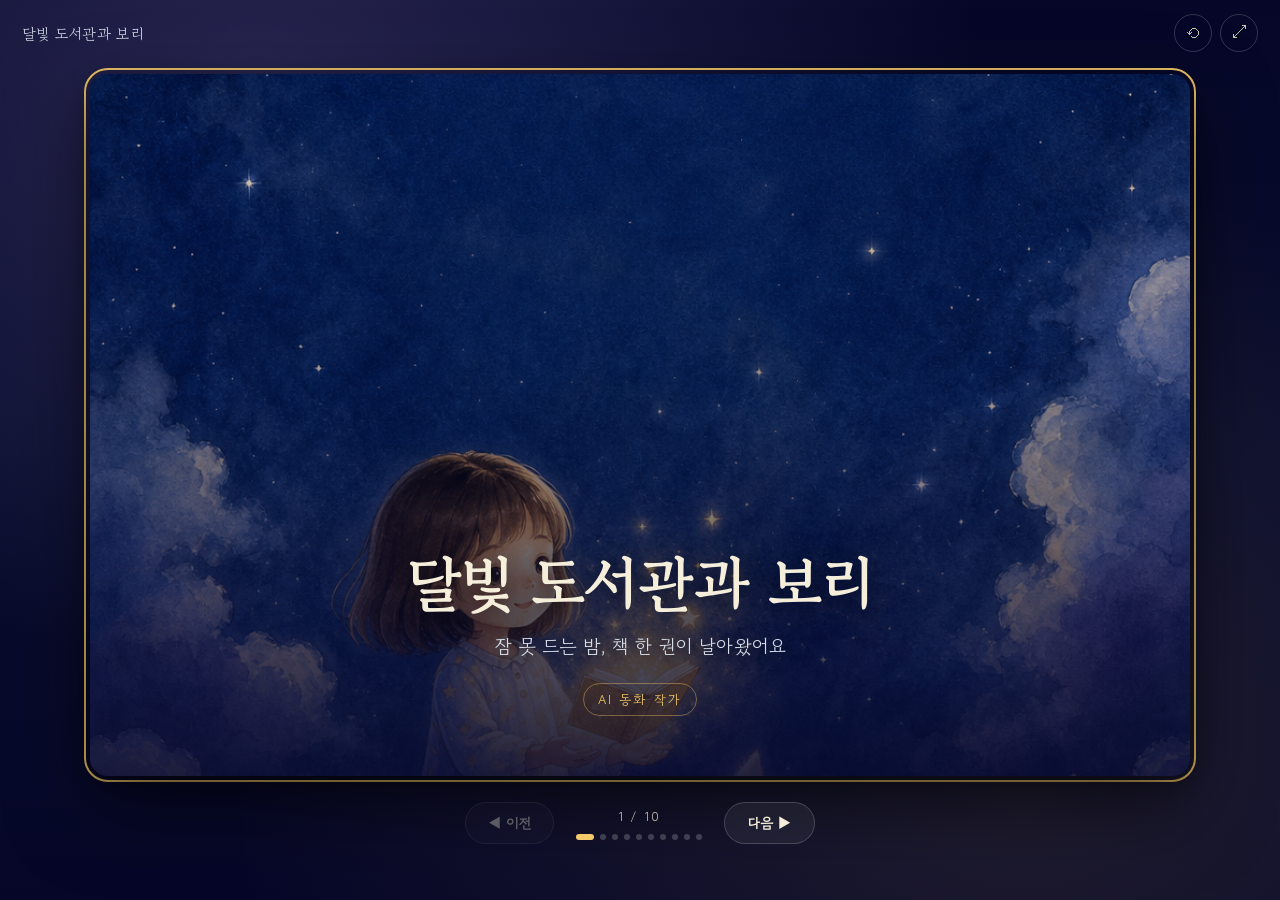
==== index.html @ 60912689 "🌙 동화책 『달빛 도서관과 보리』 초기 커밋 - 5인 AI 에이전트 하네스로 시나리오·일러스트·뷰어 자동 제작 - 표지 + 8장면 그림책 (codex-image 병렬 생성, 약 2" ====
<!doctype html>
<html lang="ko">
<head>
  <meta charset="utf-8">
  <meta name="viewport" content="width=device-width,initial-scale=1,viewport-fit=cover">
  <meta name="theme-color" content="#0b0e2a">
  <title>달빛 도서관과 보리</title>
  <link rel="preconnect" href="https://fonts.googleapis.com">
  <link rel="preconnect" href="https://fonts.gstatic.com" crossorigin>
  <link href="https://fonts.googleapis.com/css2?family=Gowun+Batang:wght@400;700&family=Gowun+Dodum&display=swap" rel="stylesheet">
  <link rel="stylesheet" href="book/style.css">
</head>
<body>
  <div class="stars-bg" aria-hidden="true"></div>

  <header class="topbar">
    <div class="book-meta">
      <span id="meta-title">달빛 도서관과 보리</span>
    </div>
    <div class="top-actions">
      <button id="restart-btn" class="ghost-btn" title="처음부터">⟲</button>
      <button id="fullscreen-btn" class="ghost-btn" title="전체화면">⤢</button>
    </div>
  </header>

  <main id="book" class="book" tabindex="0" aria-label="동화책 본문">
    <div class="page-track" id="page-track"></div>
    <button class="edge-nav left" id="edge-prev" aria-label="이전 페이지" tabindex="-1"></button>
    <button class="edge-nav right" id="edge-next" aria-label="다음 페이지" tabindex="-1"></button>
  </main>

  <nav class="controls" aria-label="페이지 컨트롤">
    <button id="prev" class="nav-btn" aria-label="이전 페이지">◀ 이전</button>
    <div class="indicator-wrap">
      <span id="indicator">1 / 10</span>
      <div id="dots" class="dots" aria-hidden="true"></div>
    </div>
    <button id="next" class="nav-btn" aria-label="다음 페이지">다음 ▶</button>
  </nav>

  <script src="book/book.js"></script>
</body>
</html>
---- book/style.css ----
/* 달빛 도서관과 보리 — 그림책 뷰어 */

:root {
  --ink: #f4eedb;
  --ink-soft: #c8c2a8;
  --paper: #1a1f3a;
  --paper-2: #0f1230;
  --paper-3: #070925;
  --gold: #f3c969;
  --gold-soft: #e6b35a;
  --violet: #8a7ec6;
  --silver: #d6deea;

  --serif: "Gowun Batang", "Apple SD Gothic Neo", "Noto Serif KR", serif;
  --sans: "Gowun Dodum", "Apple SD Gothic Neo", "Noto Sans KR", system-ui, sans-serif;

  --radius: 18px;
  --shadow: 0 30px 80px rgba(0, 0, 0, 0.55), 0 8px 24px rgba(0, 0, 0, 0.35);
  --page-w: min(1100px, 96vw);
  --page-h: min(720px, 78vh);
  --transition: cubic-bezier(.22, .61, .36, 1);
}

* { box-sizing: border-box; }

html, body {
  margin: 0; padding: 0; height: 100%;
  background:
    radial-gradient(ellipse at 20% 10%, rgba(138, 126, 198, 0.25), transparent 50%),
    radial-gradient(ellipse at 80% 90%, rgba(243, 201, 105, 0.10), transparent 55%),
    linear-gradient(180deg, #060728 0%, #0a0d2e 50%, #060728 100%);
  background-attachment: fixed;
  color: var(--ink);
  font-family: var(--serif);
  overflow: hidden;
  user-select: none;
  -webkit-user-select: none;
}

/* 배경 별들 */
.stars-bg {
  position: fixed; inset: 0; z-index: 0;
  pointer-events: none;
  background-image:
    radial-gradient(1.2px 1.2px at 10% 20%, rgba(255, 255, 255, 0.85), transparent 50%),
    radial-gradient(1px 1px at 25% 70%, rgba(255, 255, 255, 0.6), transparent 50%),
    radial-gradient(1.5px 1.5px at 40% 30%, rgba(255, 255, 255, 0.7), transparent 50%),
    radial-gradient(1px 1px at 55% 85%, rgba(255, 255, 255, 0.55), transparent 50%),
    radial-gradient(1.4px 1.4px at 70% 15%, rgba(255, 255, 255, 0.8), transparent 50%),
    radial-gradient(1px 1px at 80% 50%, rgba(255, 255, 255, 0.5), transparent 50%),
    radial-gradient(1.2px 1.2px at 90% 75%, rgba(255, 255, 255, 0.7), transparent 50%),
    radial-gradient(1px 1px at 5% 55%, rgba(255, 255, 255, 0.5), transparent 50%);
  background-size: 100% 100%;
  animation: twinkle 6s ease-in-out infinite;
}
@keyframes twinkle {
  0%, 100% { opacity: 0.6; }
  50% { opacity: 1; }
}

/* 상단 바 */
.topbar {
  position: relative; z-index: 10;
  display: flex; justify-content: space-between; align-items: center;
  padding: 14px 22px;
  color: var(--ink-soft);
  font-family: var(--sans);
  font-size: 14px;
  letter-spacing: 0.02em;
}
.book-meta #meta-title {
  font-family: var(--serif);
  color: var(--silver);
  font-size: 15px;
}
.top-actions { display: flex; gap: 8px; }
.ghost-btn {
  background: transparent; border: 1px solid rgba(255, 255, 255, 0.18);
  color: var(--ink-soft);
  width: 38px; height: 38px; border-radius: 50%;
  cursor: pointer; font-size: 16px;
  transition: all 0.2s var(--transition);
}
.ghost-btn:hover { background: rgba(255, 255, 255, 0.08); color: var(--ink); border-color: rgba(255, 255, 255, 0.35); }

/* 책 본체 */
.book {
  position: relative; z-index: 5;
  width: var(--page-w); height: var(--page-h);
  margin: 8px auto;
  border-radius: var(--radius);
  outline: none;
  perspective: 2000px;
}
.book:focus-visible { outline: 2px solid var(--gold); outline-offset: 4px; }

.page-track {
  position: relative;
  width: 100%; height: 100%;
}

.page {
  position: absolute; inset: 0;
  border-radius: var(--radius);
  overflow: hidden;
  box-shadow: var(--shadow);
  background: var(--paper-2);
  opacity: 0;
  transform: translateX(60px) scale(0.97);
  transition:
    opacity 480ms var(--transition),
    transform 540ms var(--transition);
  pointer-events: none;
  will-change: opacity, transform;
}
.page.active {
  opacity: 1;
  transform: translateX(0) scale(1);
  pointer-events: auto;
  z-index: 2;
}
.page.leaving {
  opacity: 0;
  transform: translateX(-60px) scale(0.97);
  z-index: 1;
}
.page.entering-back {
  transform: translateX(-60px) scale(0.97);
}

/* 표지 */
.page.cover {
  background: linear-gradient(180deg, #0a0d2e 0%, #060728 100%);
  display: flex; align-items: flex-end; justify-content: center;
}
.cover-img {
  position: absolute; inset: 0;
  background-size: cover; background-position: center;
  filter: saturate(1.05);
}
.cover-img::after {
  content: ""; position: absolute; inset: 0;
  background: linear-gradient(180deg, rgba(6, 7, 40, 0.10) 0%, rgba(6, 7, 40, 0.35) 45%, rgba(6, 7, 40, 0.88) 100%);
}
.cover-text {
  position: relative; z-index: 2;
  text-align: center;
  padding: 0 40px 60px;
  color: var(--ink);
  max-width: 760px;
}
.cover-text h1 {
  font-size: clamp(34px, 5.2vw, 60px);
  margin: 0 0 14px;
  font-weight: 700;
  letter-spacing: -0.01em;
  text-shadow: 0 4px 30px rgba(0, 0, 0, 0.7);
  line-height: 1.2;
}
.cover-text .subtitle {
  font-size: clamp(15px, 1.6vw, 19px);
  font-family: var(--sans);
  color: var(--silver);
  margin: 0 0 24px;
  text-shadow: 0 2px 18px rgba(0, 0, 0, 0.7);
}
.cover-text .author {
  display: inline-block;
  font-family: var(--sans);
  font-size: 13px;
  color: var(--gold);
  letter-spacing: 0.16em;
  padding: 6px 14px;
  border: 1px solid rgba(243, 201, 105, 0.4);
  border-radius: 999px;
}

/* 장면 페이지 */
.page.scene {
  display: grid;
  grid-template-columns: 1.15fr 1fr;
  background: linear-gradient(135deg, #11163a 0%, #0a0d2e 100%);
}
.scene-img {
  position: relative;
  background-size: cover;
  background-position: center;
  background-color: #1a1f3a;
}
.scene-img::after {
  content: "";
  position: absolute; inset: 0;
  background: linear-gradient(90deg, transparent 70%, rgba(10, 13, 46, 0.4) 100%);
  pointer-events: none;
}
.scene-text {
  padding: 56px 48px 56px 48px;
  display: flex; flex-direction: column; justify-content: center;
  gap: 18px;
  position: relative;
}
.scene-text::before {
  content: ""; position: absolute;
  left: 48px; top: 56px;
  width: 48px; height: 3px;
  background: var(--gold);
  border-radius: 2px;
}
.scene-num {
  font-family: var(--sans);
  color: var(--gold);
  font-size: 13px;
  letter-spacing: 0.2em;
  margin-top: 20px;
}
.scene-title {
  font-size: clamp(26px, 3vw, 36px);
  margin: 0;
  color: var(--ink);
  font-weight: 700;
  line-height: 1.25;
}
.scene-body {
  font-size: clamp(16px, 1.45vw, 19px);
  line-height: 1.95;
  color: var(--ink);
  font-family: var(--serif);
  margin: 8px 0 0;
  letter-spacing: 0.005em;
  white-space: pre-line;
}

/* 엔딩 */
.page.ending {
  display: flex; flex-direction: column; align-items: center; justify-content: center;
  text-align: center;
  background: linear-gradient(180deg, #0a0d2e 0%, #060728 70%, #050624 100%);
  padding: 60px 40px;
  position: relative;
}
.page.ending::before {
  content: "";
  position: absolute; inset: 0;
  background-image: var(--ending-bg);
  background-size: cover; background-position: center;
  opacity: 0.18; filter: blur(2px);
}
.ending-inner {
  position: relative; z-index: 2;
  max-width: 620px;
}
.ending-mark {
  display: inline-block;
  font-family: var(--sans);
  font-size: 13px;
  letter-spacing: 0.3em;
  color: var(--gold);
  padding: 6px 18px;
  border: 1px solid rgba(243, 201, 105, 0.4);
  border-radius: 999px;
  margin-bottom: 30px;
}
.ending-message {
  font-size: clamp(20px, 2.5vw, 28px);
  line-height: 1.7;
  color: var(--silver);
  margin: 0 0 36px;
  font-family: var(--serif);
  white-space: pre-line;
}
.ending-btn {
  background: var(--gold);
  color: #1a1208;
  padding: 12px 28px;
  border: none;
  border-radius: 999px;
  font-family: var(--sans);
  font-weight: 700;
  font-size: 15px;
  cursor: pointer;
  transition: transform 0.2s var(--transition), box-shadow 0.2s var(--transition);
  box-shadow: 0 8px 24px rgba(243, 201, 105, 0.3);
}
.ending-btn:hover {
  transform: translateY(-2px);
  box-shadow: 0 12px 30px rgba(243, 201, 105, 0.45);
}

/* 가장자리 클릭 영역 */
.edge-nav {
  position: absolute; top: 0; bottom: 0;
  width: 20%;
  background: transparent;
  border: none;
  cursor: pointer;
  z-index: 3;
}
.edge-nav.left { left: 0; cursor: w-resize; }
.edge-nav.right { right: 0; cursor: e-resize; }
.edge-nav:hover { background: linear-gradient(90deg, rgba(255,255,255,0.04), transparent); }
.edge-nav.right:hover { background: linear-gradient(270deg, rgba(255,255,255,0.04), transparent); }

/* 하단 컨트롤 */
.controls {
  position: relative; z-index: 10;
  display: flex; align-items: center; justify-content: center; gap: 22px;
  padding: 18px 22px 26px;
  font-family: var(--sans);
}
.nav-btn {
  background: rgba(255, 255, 255, 0.06);
  color: var(--ink);
  border: 1px solid rgba(255, 255, 255, 0.18);
  padding: 10px 22px;
  border-radius: 999px;
  font-family: var(--sans);
  font-weight: 600;
  font-size: 14px;
  cursor: pointer;
  transition: all 0.2s var(--transition);
  letter-spacing: 0.03em;
}
.nav-btn:hover:not(:disabled) {
  background: rgba(255, 255, 255, 0.12);
  border-color: rgba(255, 255, 255, 0.35);
  transform: translateY(-1px);
}
.nav-btn:disabled { opacity: 0.35; cursor: not-allowed; }

.indicator-wrap {
  display: flex; flex-direction: column; align-items: center; gap: 8px;
  min-width: 120px;
}
#indicator {
  color: var(--ink-soft);
  font-size: 13px;
  letter-spacing: 0.1em;
}
.dots {
  display: flex; gap: 6px;
}
.dot {
  width: 6px; height: 6px;
  border-radius: 50%;
  background: rgba(255, 255, 255, 0.2);
  transition: all 0.3s var(--transition);
}
.dot.active {
  background: var(--gold);
  width: 18px; border-radius: 999px;
}

/* 모바일 */
@media (max-width: 760px) {
  :root {
    --page-w: 96vw;
    --page-h: calc(100vh - 180px);
  }
  .topbar { padding: 10px 14px; font-size: 12px; }
  .page.scene {
    grid-template-columns: 1fr;
    grid-template-rows: 45% 55%;
  }
  .scene-img::after {
    background: linear-gradient(180deg, transparent 60%, rgba(10, 13, 46, 0.6) 100%);
  }
  .scene-text {
    padding: 28px 26px 26px;
    gap: 12px;
  }
  .scene-text::before { left: 26px; top: 28px; width: 36px; }
  .scene-num { margin-top: 10px; font-size: 12px; }
  .scene-body { font-size: 15.5px; line-height: 1.8; }
  .cover-text { padding: 0 26px 40px; }
  .ending-message { font-size: 18px; }
  .controls { gap: 14px; padding: 12px 12px 18px; }
  .nav-btn { padding: 9px 16px; font-size: 13px; }
  .indicator-wrap { min-width: 96px; }
}

/* 로딩 표시 */
.scene-img.loading::before, .cover-img.loading::before {
  content: "그림을 가져오고 있어요…";
  position: absolute; inset: 0;
  display: flex; align-items: center; justify-content: center;
  color: var(--ink-soft);
  font-family: var(--sans); font-size: 14px;
  background: linear-gradient(135deg, #1a1f3a 0%, #0f1230 100%);
}
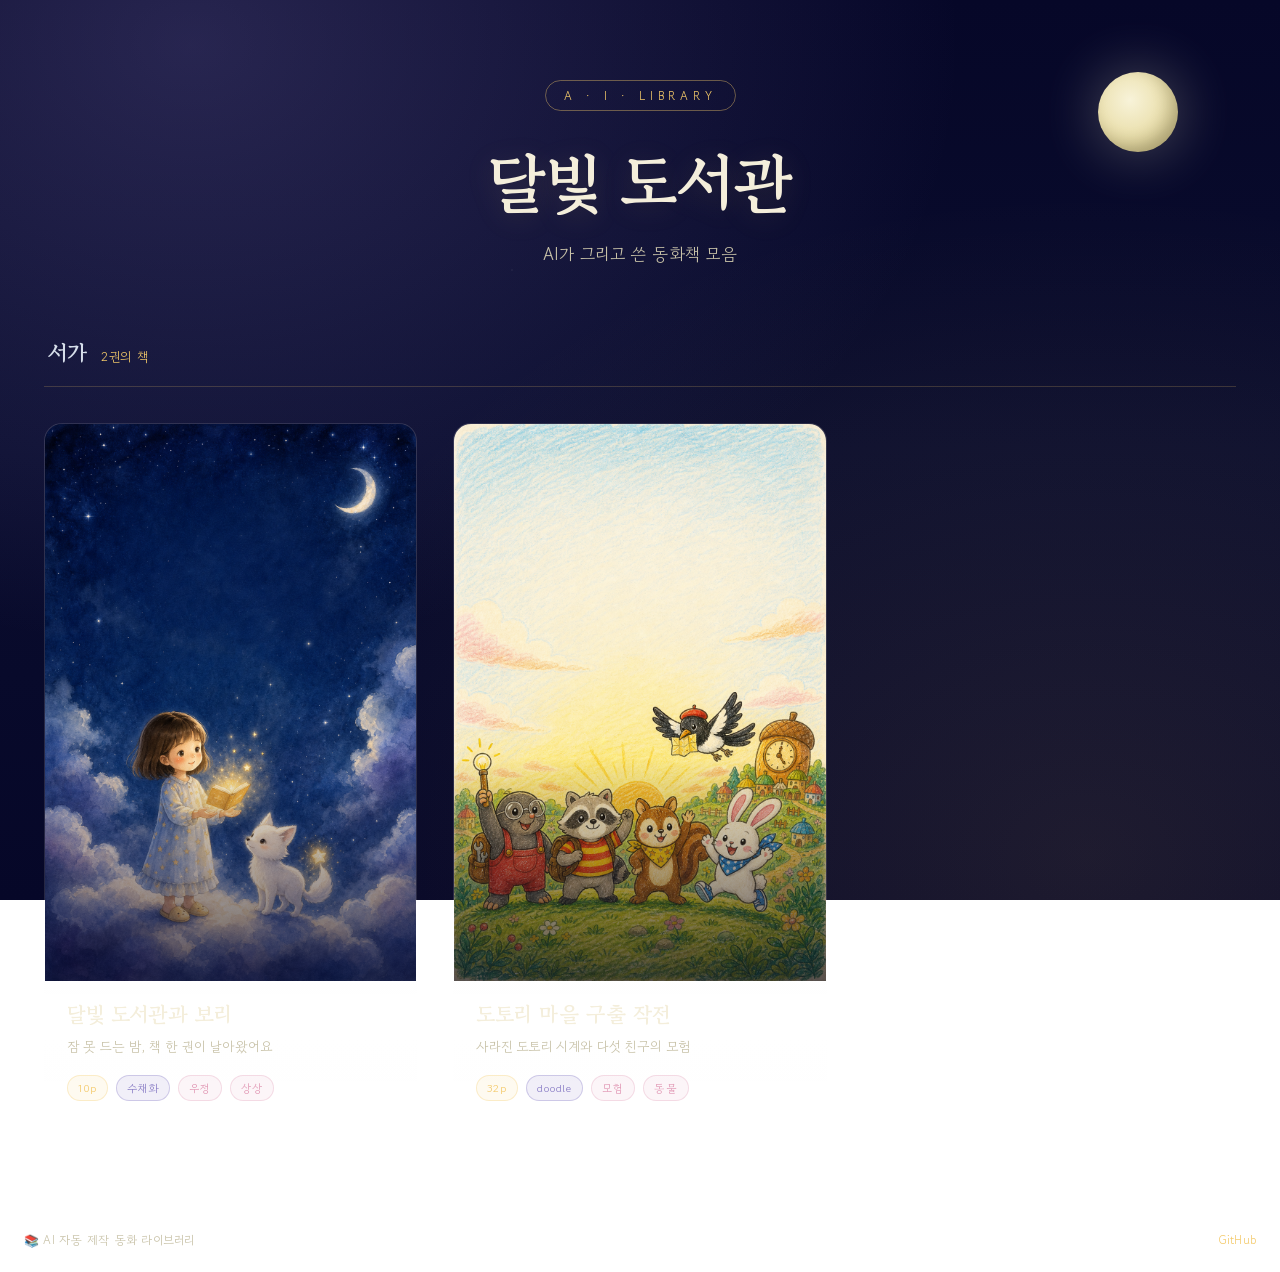
==== commit 88525103: "📚 두 번째 동화 추가 + 다중책 라이브러리 구조 새 책: 『도토리 마을 구출 작전』 (32p, doodle 색연필+마카, 6 챕터 × 5 페이지 동물 모험)  구조 변경: - b" ====
--- a/index.html
+++ b/index.html
@@ -4,40 +4,42 @@
   <meta charset="utf-8">
   <meta name="viewport" content="width=device-width,initial-scale=1,viewport-fit=cover">
   <meta name="theme-color" content="#0b0e2a">
-  <title>달빛 도서관과 보리</title>
+  <title>달빛 도서관</title>
+  <meta name="description" content="AI가 그리고 쓴 동화책 모음 — 달빛 도서관">
   <link rel="preconnect" href="https://fonts.googleapis.com">
   <link rel="preconnect" href="https://fonts.gstatic.com" crossorigin>
   <link href="https://fonts.googleapis.com/css2?family=Gowun+Batang:wght@400;700&family=Gowun+Dodum&display=swap" rel="stylesheet">
-  <link rel="stylesheet" href="book/style.css">
+  <link rel="stylesheet" href="library.css">
 </head>
 <body>
   <div class="stars-bg" aria-hidden="true"></div>
+  <div class="moon-deco" aria-hidden="true"></div>
 
-  <header class="topbar">
-    <div class="book-meta">
-      <span id="meta-title">달빛 도서관과 보리</span>
-    </div>
-    <div class="top-actions">
-      <button id="restart-btn" class="ghost-btn" title="처음부터">⟲</button>
-      <button id="fullscreen-btn" class="ghost-btn" title="전체화면">⤢</button>
+  <header class="hero">
+    <div class="hero-inner">
+      <span class="hero-mark">A · I · LIBRARY</span>
+      <h1 id="site-title">달빛 도서관</h1>
+      <p id="tagline">AI가 그리고 쓴 동화책 모음</p>
     </div>
   </header>
 
-  <main id="book" class="book" tabindex="0" aria-label="동화책 본문">
-    <div class="page-track" id="page-track"></div>
-    <button class="edge-nav left" id="edge-prev" aria-label="이전 페이지" tabindex="-1"></button>
-    <button class="edge-nav right" id="edge-next" aria-label="다음 페이지" tabindex="-1"></button>
+  <main class="shelf">
+    <div class="shelf-header">
+      <h2>서가</h2>
+      <span id="book-count" class="count"></span>
+    </div>
+    <div id="book-grid" class="book-grid" aria-label="동화책 목록"></div>
   </main>
 
-  <nav class="controls" aria-label="페이지 컨트롤">
-    <button id="prev" class="nav-btn" aria-label="이전 페이지">◀ 이전</button>
-    <div class="indicator-wrap">
-      <span id="indicator">1 / 10</span>
-      <div id="dots" class="dots" aria-hidden="true"></div>
+  <footer class="footer">
+    <div class="footer-left">
+      <span>📚 AI 자동 제작 동화 라이브러리</span>
     </div>
-    <button id="next" class="nav-btn" aria-label="다음 페이지">다음 ▶</button>
-  </nav>
+    <div class="footer-right">
+      <a href="https://github.com/revfactory/fairy-tale-moonlight-library" target="_blank" rel="noopener">GitHub</a>
+    </div>
+  </footer>
 
-  <script src="book/book.js"></script>
+  <script src="library.js"></script>
 </body>
 </html>
--- a/library.css
+++ b/library.css
@@ -0,0 +1,310 @@
+/* 달빛 도서관 — 라이브러리 홈 */
+
+:root {
+  --ink: #f4eedb;
+  --ink-soft: #c8c2a8;
+  --paper: #1a1f3a;
+  --paper-2: #0f1230;
+  --paper-3: #070925;
+  --gold: #f3c969;
+  --gold-soft: #e6b35a;
+  --violet: #8a7ec6;
+  --silver: #d6deea;
+  --pink: #e29bb7;
+  --green: #9bd1a8;
+
+  --serif: "Gowun Batang", "Apple SD Gothic Neo", "Noto Serif KR", serif;
+  --sans: "Gowun Dodum", "Apple SD Gothic Neo", "Noto Sans KR", system-ui, sans-serif;
+
+  --transition: cubic-bezier(.22, .61, .36, 1);
+}
+
+* { box-sizing: border-box; }
+
+html, body {
+  margin: 0; padding: 0; min-height: 100%;
+  background:
+    radial-gradient(ellipse at 15% 5%, rgba(138, 126, 198, 0.25), transparent 50%),
+    radial-gradient(ellipse at 85% 95%, rgba(243, 201, 105, 0.10), transparent 55%),
+    linear-gradient(180deg, #060728 0%, #0a0d2e 50%, #060728 100%);
+  background-attachment: fixed;
+  color: var(--ink);
+  font-family: var(--serif);
+}
+
+body {
+  display: flex; flex-direction: column;
+  min-height: 100vh;
+  overflow-x: hidden;
+}
+
+/* 별빛 배경 */
+.stars-bg {
+  position: fixed; inset: 0; z-index: 0;
+  pointer-events: none;
+  background-image:
+    radial-gradient(1.2px 1.2px at 10% 20%, rgba(255, 255, 255, 0.85), transparent 50%),
+    radial-gradient(1px 1px at 25% 70%, rgba(255, 255, 255, 0.6), transparent 50%),
+    radial-gradient(1.5px 1.5px at 40% 30%, rgba(255, 255, 255, 0.7), transparent 50%),
+    radial-gradient(1px 1px at 55% 85%, rgba(255, 255, 255, 0.55), transparent 50%),
+    radial-gradient(1.4px 1.4px at 70% 15%, rgba(255, 255, 255, 0.8), transparent 50%),
+    radial-gradient(1px 1px at 80% 50%, rgba(255, 255, 255, 0.5), transparent 50%),
+    radial-gradient(1.2px 1.2px at 90% 75%, rgba(255, 255, 255, 0.7), transparent 50%),
+    radial-gradient(1px 1px at 5% 55%, rgba(255, 255, 255, 0.5), transparent 50%),
+    radial-gradient(1.3px 1.3px at 35% 90%, rgba(255, 255, 255, 0.6), transparent 50%),
+    radial-gradient(1px 1px at 60% 40%, rgba(255, 255, 255, 0.55), transparent 50%);
+  background-size: 100% 100%;
+  animation: twinkle 6s ease-in-out infinite;
+}
+@keyframes twinkle {
+  0%, 100% { opacity: 0.6; }
+  50% { opacity: 1; }
+}
+
+/* 달 장식 */
+.moon-deco {
+  position: fixed;
+  top: 8%; right: 8%;
+  width: 80px; height: 80px;
+  border-radius: 50%;
+  background: radial-gradient(circle at 40% 35%, #f8f3d9 0%, #e8dca5 60%, #c5b676 100%);
+  box-shadow: 0 0 60px rgba(248, 243, 217, 0.3), inset -8px -8px 16px rgba(0, 0, 0, 0.2);
+  z-index: 1;
+  pointer-events: none;
+}
+
+/* 헤더 */
+.hero {
+  position: relative; z-index: 5;
+  padding: 80px 24px 40px;
+  text-align: center;
+}
+.hero-inner {
+  max-width: 700px; margin: 0 auto;
+}
+.hero-mark {
+  display: inline-block;
+  font-family: var(--sans);
+  font-size: 12px;
+  letter-spacing: 0.4em;
+  color: var(--gold);
+  padding: 6px 18px;
+  border: 1px solid rgba(243, 201, 105, 0.4);
+  border-radius: 999px;
+  margin-bottom: 24px;
+}
+.hero h1 {
+  font-family: var(--serif);
+  font-size: clamp(40px, 6vw, 64px);
+  margin: 0 0 14px;
+  letter-spacing: -0.01em;
+  color: var(--ink);
+  font-weight: 700;
+  text-shadow: 0 4px 30px rgba(243, 201, 105, 0.15);
+}
+.hero #tagline {
+  font-family: var(--sans);
+  font-size: clamp(15px, 1.6vw, 17px);
+  color: var(--ink-soft);
+  margin: 0;
+  letter-spacing: 0.02em;
+}
+
+/* 서가 */
+.shelf {
+  position: relative; z-index: 5;
+  width: 100%;
+  max-width: 1240px;
+  margin: 0 auto;
+  padding: 30px 24px 80px;
+  flex: 1;
+}
+.shelf-header {
+  display: flex; align-items: baseline; gap: 14px;
+  padding: 0 4px 18px;
+  border-bottom: 1px solid rgba(243, 201, 105, 0.2);
+  margin-bottom: 36px;
+}
+.shelf-header h2 {
+  margin: 0; font-family: var(--serif);
+  font-size: 22px; font-weight: 700;
+  color: var(--silver);
+}
+.count {
+  font-family: var(--sans);
+  font-size: 13px;
+  color: var(--gold);
+  letter-spacing: 0.05em;
+}
+
+/* 책 카드 그리드 */
+.book-grid {
+  display: grid;
+  grid-template-columns: repeat(3, 1fr);
+  gap: 36px;
+}
+@media (max-width: 1000px) {
+  .book-grid { grid-template-columns: repeat(2, 1fr); gap: 28px; }
+}
+@media (max-width: 620px) {
+  .book-grid { grid-template-columns: 1fr; gap: 24px; }
+  .hero { padding: 60px 20px 30px; }
+  .moon-deco { width: 56px; height: 56px; top: 5%; right: 6%; }
+}
+
+/* 책 카드 */
+.book-card {
+  display: flex; flex-direction: column;
+  text-decoration: none;
+  color: var(--ink);
+  background: linear-gradient(180deg, rgba(255, 255, 255, 0.05) 0%, rgba(255, 255, 255, 0.02) 100%);
+  border: 1px solid rgba(255, 255, 255, 0.1);
+  border-radius: 18px;
+  overflow: hidden;
+  transition:
+    transform 0.4s var(--transition),
+    box-shadow 0.4s var(--transition),
+    border-color 0.4s var(--transition);
+  position: relative;
+}
+.book-card::before {
+  content: "";
+  position: absolute; inset: 0;
+  background: linear-gradient(135deg, rgba(243, 201, 105, 0) 0%, rgba(243, 201, 105, 0.06) 100%);
+  opacity: 0;
+  transition: opacity 0.4s var(--transition);
+  pointer-events: none;
+}
+.book-card:hover, .book-card:focus-visible {
+  transform: translateY(-6px);
+  box-shadow:
+    0 20px 50px rgba(0, 0, 0, 0.5),
+    0 0 0 1px rgba(243, 201, 105, 0.3);
+  border-color: rgba(243, 201, 105, 0.4);
+  outline: none;
+}
+.book-card:hover::before, .book-card:focus-visible::before {
+  opacity: 1;
+}
+
+.card-cover {
+  aspect-ratio: 2 / 3;
+  background-size: cover;
+  background-position: center;
+  background-color: #1a1f3a;
+  position: relative;
+}
+.card-cover::after {
+  content: "";
+  position: absolute; inset: 0;
+  background: linear-gradient(180deg, transparent 60%, rgba(7, 9, 37, 0.65) 100%);
+}
+.card-cover .placeholder {
+  position: absolute; inset: 0;
+  display: flex; align-items: center; justify-content: center;
+  color: var(--ink-soft);
+  font-family: var(--sans);
+  font-size: 14px;
+}
+
+.card-info {
+  padding: 20px 22px 24px;
+  display: flex; flex-direction: column; gap: 8px;
+}
+.card-info h2 {
+  font-family: var(--serif);
+  font-size: 21px;
+  font-weight: 700;
+  margin: 0;
+  color: var(--ink);
+  line-height: 1.3;
+}
+.card-subtitle {
+  font-family: var(--sans);
+  font-size: 13.5px;
+  color: var(--ink-soft);
+  margin: 0;
+  line-height: 1.55;
+  /* 2줄 ellipsis */
+  display: -webkit-box;
+  -webkit-line-clamp: 2;
+  -webkit-box-orient: vertical;
+  overflow: hidden;
+}
+.card-meta {
+  display: flex; gap: 8px;
+  margin-top: 10px;
+  flex-wrap: wrap;
+}
+.badge {
+  font-family: var(--sans);
+  font-size: 11px;
+  letter-spacing: 0.08em;
+  color: var(--gold);
+  background: rgba(243, 201, 105, 0.1);
+  padding: 4px 10px;
+  border-radius: 999px;
+  border: 1px solid rgba(243, 201, 105, 0.3);
+}
+.badge.style {
+  color: var(--violet);
+  background: rgba(138, 126, 198, 0.12);
+  border-color: rgba(138, 126, 198, 0.35);
+}
+.badge.tag {
+  color: var(--pink);
+  background: rgba(226, 155, 183, 0.1);
+  border-color: rgba(226, 155, 183, 0.3);
+}
+
+/* 빈 상태 */
+.empty-state {
+  grid-column: 1 / -1;
+  text-align: center;
+  padding: 80px 20px;
+  color: var(--ink-soft);
+  font-family: var(--serif);
+  font-size: 18px;
+}
+.empty-state span {
+  display: block;
+  font-family: var(--sans);
+  font-size: 13px;
+  margin-top: 10px;
+  color: var(--ink-soft);
+  opacity: 0.6;
+}
+
+/* 푸터 */
+.footer {
+  position: relative; z-index: 5;
+  padding: 24px;
+  border-top: 1px solid rgba(255, 255, 255, 0.08);
+  display: flex; justify-content: space-between; align-items: center;
+  font-family: var(--sans);
+  font-size: 12px;
+  color: var(--ink-soft);
+  letter-spacing: 0.02em;
+}
+.footer a {
+  color: var(--gold);
+  text-decoration: none;
+  transition: color 0.2s var(--transition);
+}
+.footer a:hover { color: var(--gold-soft); text-decoration: underline; }
+
+/* 책 뷰어용 도서관 링크 */
+.back-link {
+  color: var(--ink-soft);
+  text-decoration: none;
+  font-family: var(--sans);
+  font-size: 13px;
+  margin-right: 14px;
+  padding: 4px 10px;
+  border-radius: 999px;
+  transition: all 0.2s var(--transition);
+}
+.back-link:hover {
+  color: var(--gold);
+  background: rgba(243, 201, 105, 0.08);
+}
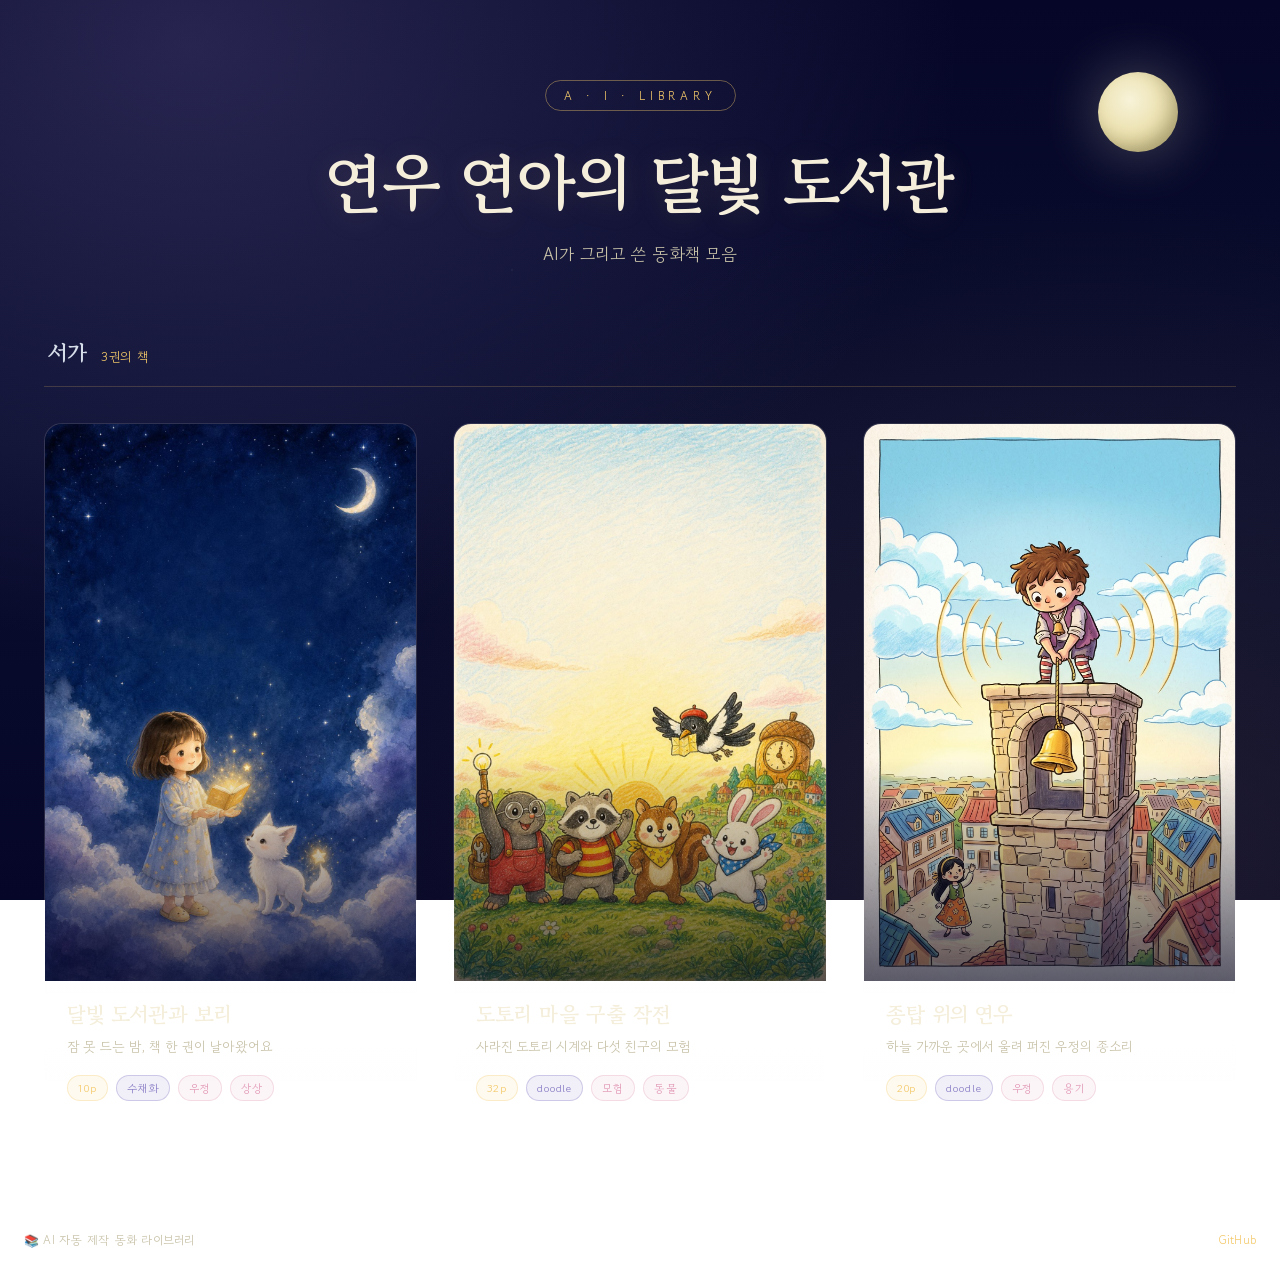
==== commit c789cdd1: "📱 동화책 뷰어: 사람 목소리 자동 낭독 + BGM + 자동 페이지 넘김, 이미지 압축(325→26MB), GitHub Pages 배포 준비 - 세 책 전체(64p) edge-tt" ====
--- a/index.html
+++ b/index.html
@@ -4,7 +4,7 @@
   <meta charset="utf-8">
   <meta name="viewport" content="width=device-width,initial-scale=1,viewport-fit=cover">
   <meta name="theme-color" content="#0b0e2a">
-  <title>달빛 도서관</title>
+  <title>연우 연아의 달빛 도서관</title>
   <meta name="description" content="AI가 그리고 쓴 동화책 모음 — 달빛 도서관">
   <link rel="preconnect" href="https://fonts.googleapis.com">
   <link rel="preconnect" href="https://fonts.gstatic.com" crossorigin>
@@ -18,7 +18,7 @@
   <header class="hero">
     <div class="hero-inner">
       <span class="hero-mark">A · I · LIBRARY</span>
-      <h1 id="site-title">달빛 도서관</h1>
+      <h1 id="site-title">연우 연아의 달빛 도서관</h1>
       <p id="tagline">AI가 그리고 쓴 동화책 모음</p>
     </div>
   </header>
@@ -36,7 +36,7 @@
       <span>📚 AI 자동 제작 동화 라이브러리</span>
     </div>
     <div class="footer-right">
-      <a href="https://github.com/revfactory/fairy-tale-moonlight-library" target="_blank" rel="noopener">GitHub</a>
+      <a href="https://github.com/revfactory/moonlight-library" target="_blank" rel="noopener">GitHub</a>
     </div>
   </footer>
 
